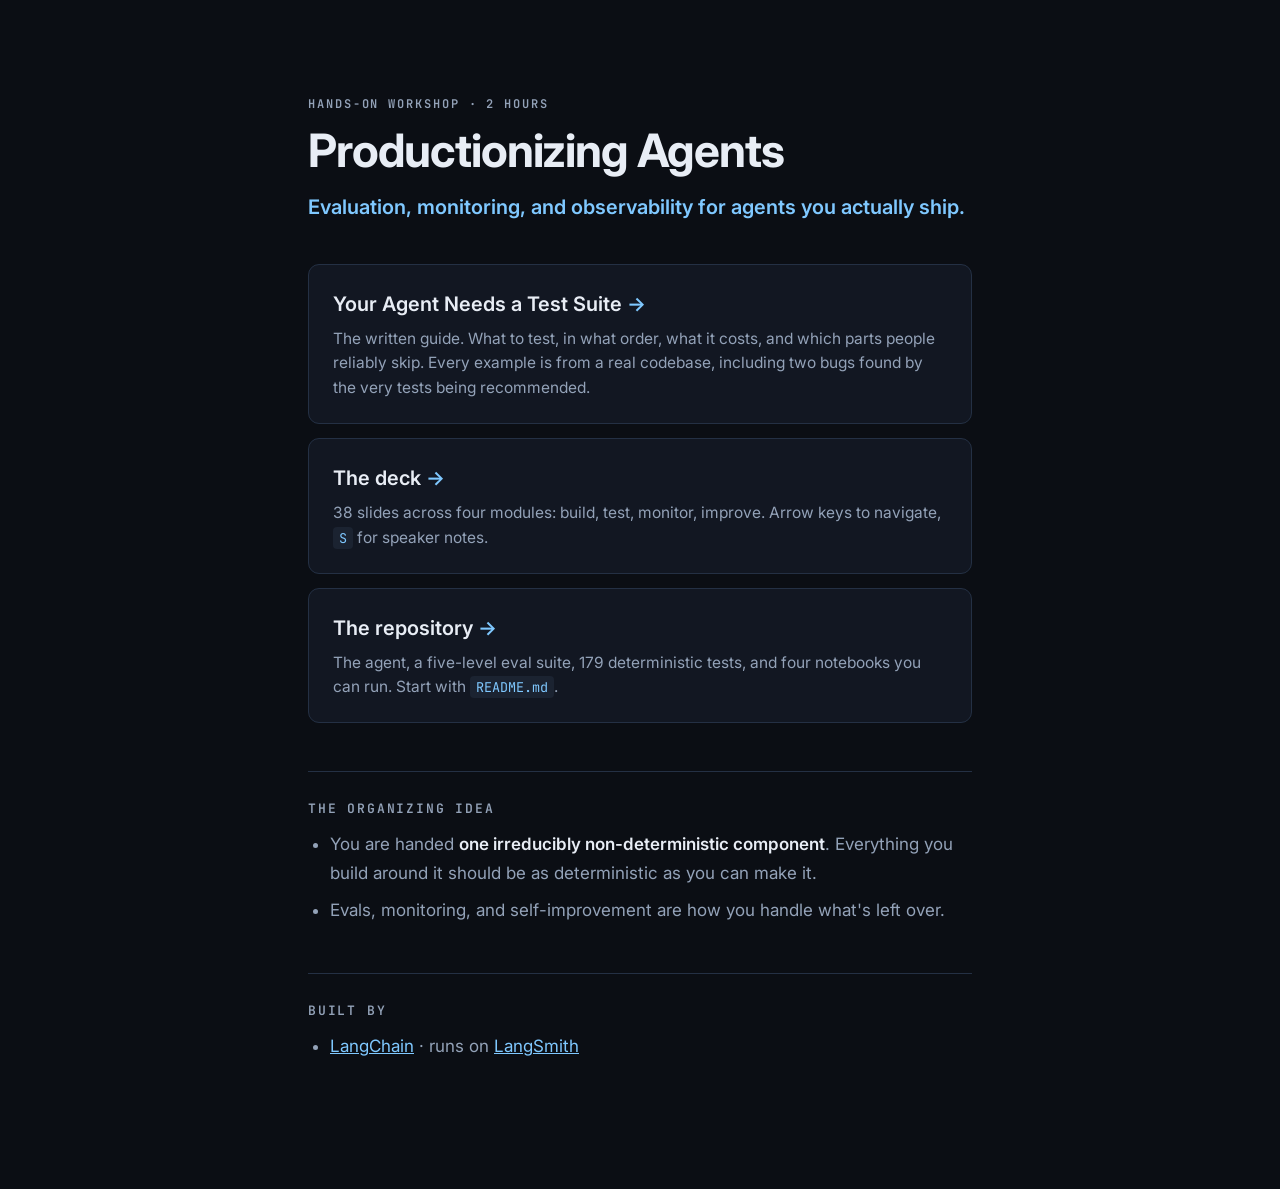
==== index.html @ 7dc80a2e "Productionizing Agents: a 2-hour workshop on agent evals, monitoring, and observability Four cumulat" ====
<!doctype html><html lang="en"><head><meta charset="utf-8">
<meta name="viewport" content="width=device-width,initial-scale=1">
<title>Productionizing Agents</title>
<meta name="description" content="A hands-on workshop on evaluation, monitoring, and observability for agents you actually ship.">
<style>
@import url('https://fonts.googleapis.com/css2?family=Inter:wght@400;600;700&family=JetBrains+Mono:wght@400;600&display=swap');
:root{--bg:#0b0e14;--panel:#121722;--line:#243044;--tx:#e8edf5;--dim:#93a2b8;--acc:#7FC8FF;}
*{box-sizing:border-box}
body{margin:0;background:var(--bg);color:var(--tx);
     font:17px/1.7 Inter,-apple-system,sans-serif;-webkit-font-smoothing:antialiased}
.wrap{max-width:720px;margin:0 auto;padding:96px 28px 120px}
p.eyebrow{font:600 12px JetBrains Mono,monospace;letter-spacing:.16em;
          text-transform:uppercase;color:var(--dim);margin:0 0 14px}
h1{font-size:46px;line-height:1.08;letter-spacing:-.025em;margin:0 0 14px;font-weight:700}
.sub{color:var(--acc);font-size:20px;font-weight:600;margin:0 0 40px}
.card{display:block;text-decoration:none;color:inherit;background:var(--panel);
      border:1px solid var(--line);border-radius:11px;padding:22px 24px;margin:14px 0;
      transition:border-color .14s,transform .14s}
.card:hover{border-color:var(--acc);transform:translateY(-2px)}
.card h2{margin:0 0 6px;font-size:20px;font-weight:600}
.card h2 span{color:var(--acc)}
.card p{margin:0;color:var(--dim);font-size:15.5px;line-height:1.6}
h3{font-size:13px;font-family:JetBrains Mono,monospace;letter-spacing:.14em;
   text-transform:uppercase;color:var(--dim);font-weight:600;
   margin:48px 0 10px;padding-top:26px;border-top:1px solid var(--line)}
ul{padding-left:22px;margin:0}li{margin:8px 0;color:var(--dim)}
li strong{color:var(--tx);font-weight:600}
a.plain{color:var(--acc)}
code{font:.87em JetBrains Mono,monospace;background:#1b2331;color:var(--acc);
     padding:2px 6px;border-radius:4px}
</style></head><body><div class="wrap">

<p class="eyebrow">Hands-on workshop &middot; 2 hours</p>
<h1>Productionizing Agents</h1>
<p class="sub">Evaluation, monitoring, and observability for agents you actually ship.</p>

<a class="card" href="docs/writing-agent-evals.html">
  <h2>Your Agent Needs a Test Suite <span>&rarr;</span></h2>
  <p>The written guide. What to test, in what order, what it costs, and which parts
     people reliably skip. Every example is from a real codebase, including two bugs
     found by the very tests being recommended.</p>
</a>

<a class="card" href="slides/index.html">
  <h2>The deck <span>&rarr;</span></h2>
  <p>38 slides across four modules: build, test, monitor, improve.
     Arrow keys to navigate, <code>S</code> for speaker notes.</p>
</a>

<a class="card" href="https://github.com/langchain-samples/productionizing-agents">
  <h2>The repository <span>&rarr;</span></h2>
  <p>The agent, a five-level eval suite, 179 deterministic tests, and four notebooks
     you can run. Start with <code>README.md</code>.</p>
</a>

<h3>The organizing idea</h3>
<ul>
  <li>You are handed <strong>one irreducibly non-deterministic component</strong>. Everything
      you build around it should be as deterministic as you can make it.</li>
  <li>Evals, monitoring, and self-improvement are how you handle what's left over.</li>
</ul>

<h3>Built by</h3>
<ul>
  <li><a class="plain" href="https://www.langchain.com/">LangChain</a> &middot;
      runs on <a class="plain" href="https://smith.langchain.com/">LangSmith</a></li>
</ul>

</div></body></html>
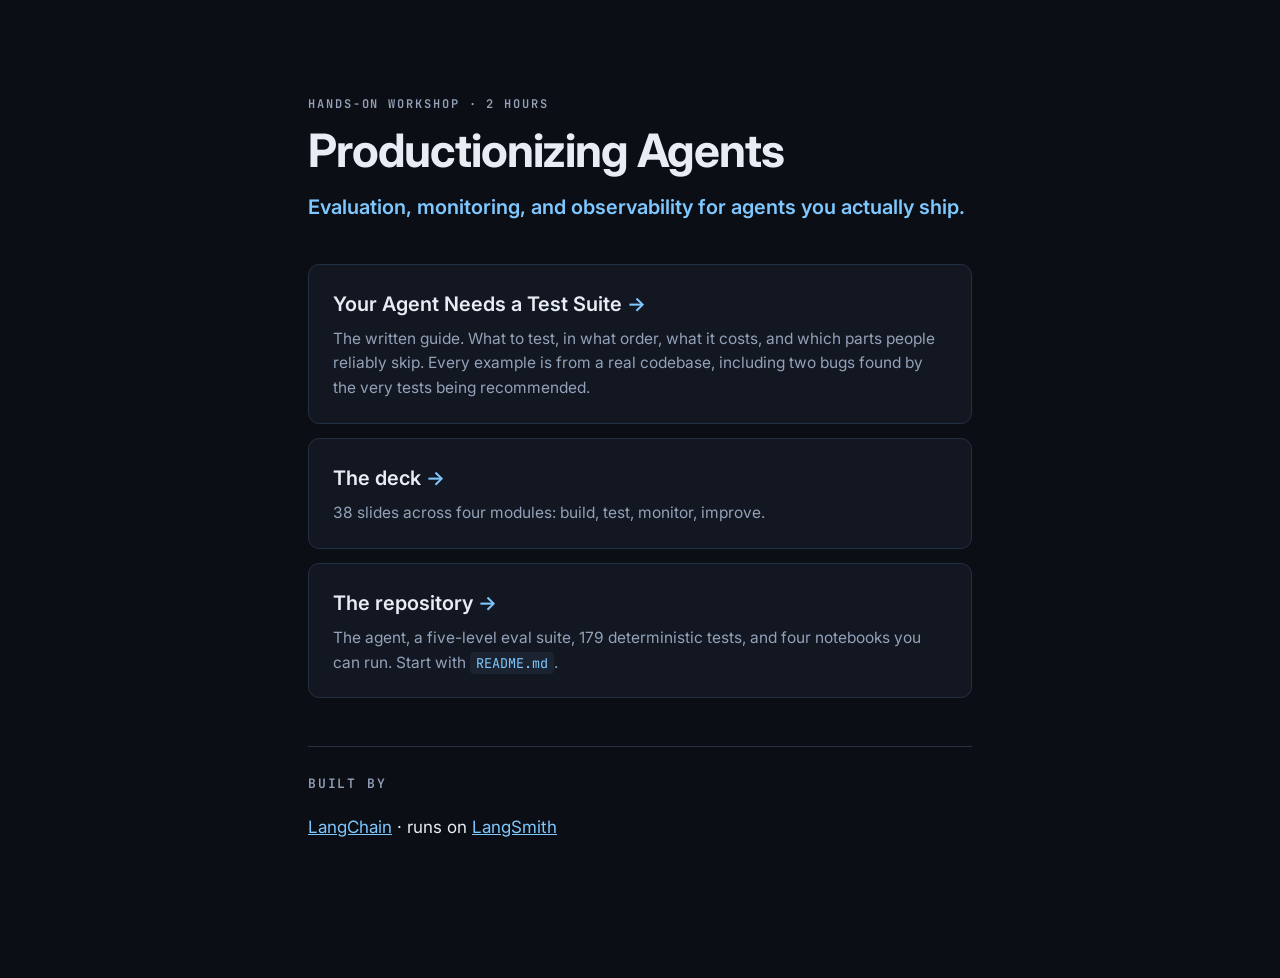
==== commit 65739a87: "Landing: drop the organizing-idea block and the deck keyboard hint Co-Authored-By: Claude Opus 5 (1M" ====
--- a/index.html
+++ b/index.html
@@ -43,8 +43,7 @@
 
 <a class="card" href="slides/index.html">
   <h2>The deck <span>&rarr;</span></h2>
-  <p>38 slides across four modules: build, test, monitor, improve.
-     Arrow keys to navigate, <code>S</code> for speaker notes.</p>
+  <p>38 slides across four modules: build, test, monitor, improve.</p>
 </a>
 
 <a class="card" href="https://github.com/langchain-samples/productionizing-agents">
@@ -53,17 +52,8 @@
      you can run. Start with <code>README.md</code>.</p>
 </a>
 
-<h3>The organizing idea</h3>
-<ul>
-  <li>You are handed <strong>one irreducibly non-deterministic component</strong>. Everything
-      you build around it should be as deterministic as you can make it.</li>
-  <li>Evals, monitoring, and self-improvement are how you handle what's left over.</li>
-</ul>
-
 <h3>Built by</h3>
-<ul>
-  <li><a class="plain" href="https://www.langchain.com/">LangChain</a> &middot;
-      runs on <a class="plain" href="https://smith.langchain.com/">LangSmith</a></li>
-</ul>
+<p><a class="plain" href="https://www.langchain.com/">LangChain</a> &middot;
+   runs on <a class="plain" href="https://smith.langchain.com/">LangSmith</a></p>
 
 </div></body></html>
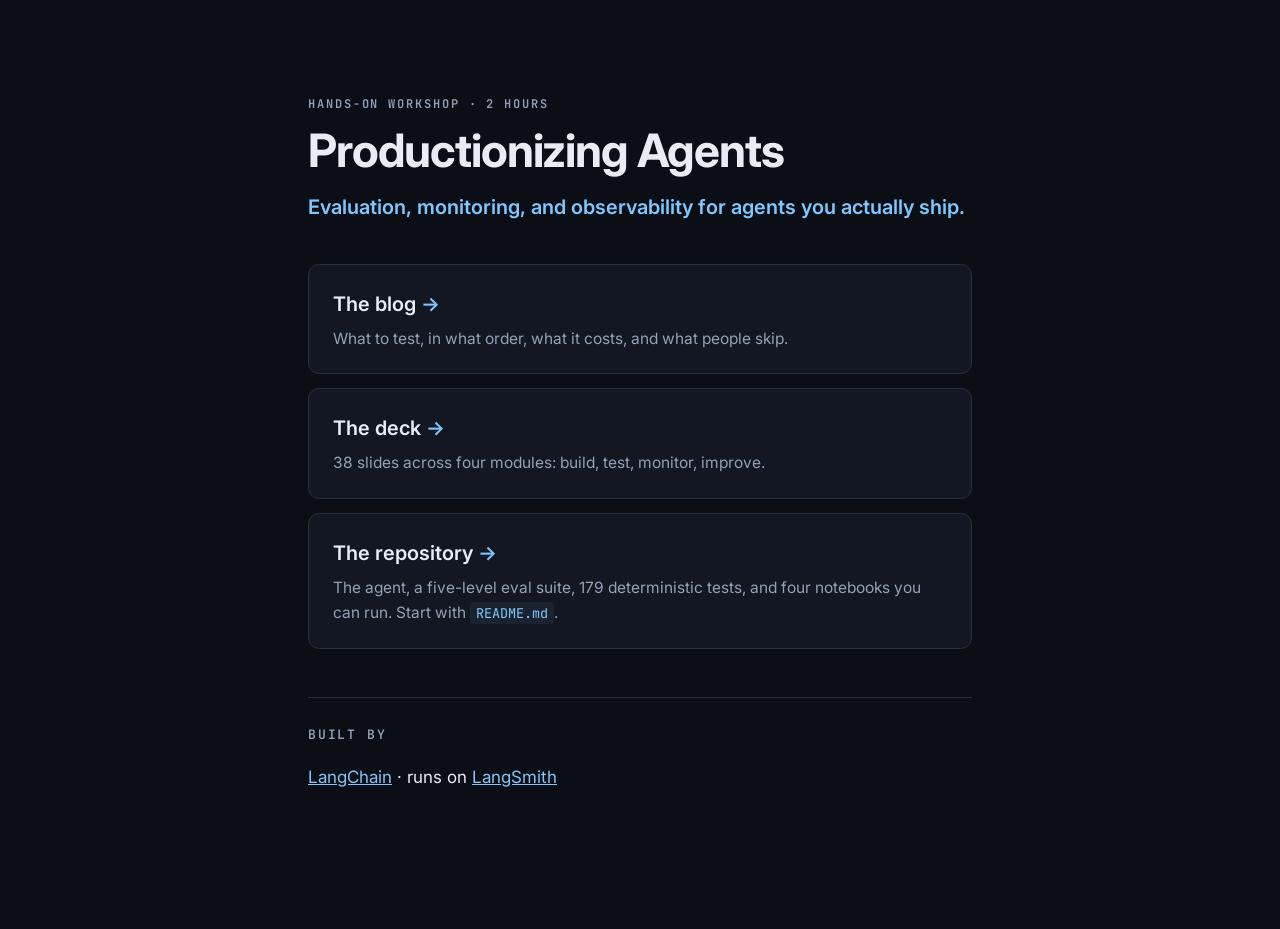
==== commit ddbde8ab: "Landing page: "The blog", with a one-line summary Matches the sibling cards ("The deck", "The reposi" ====
--- a/index.html
+++ b/index.html
@@ -35,10 +35,8 @@
 <p class="sub">Evaluation, monitoring, and observability for agents you actually ship.</p>
 
 <a class="card" href="docs/writing-agent-evals.html">
-  <h2>Your Agent Needs a Test Suite <span>&rarr;</span></h2>
-  <p>The written guide. What to test, in what order, what it costs, and which parts
-     people reliably skip. Every example is from a real codebase, including two bugs
-     found by the very tests being recommended.</p>
+  <h2>The blog <span>&rarr;</span></h2>
+  <p>What to test, in what order, what it costs, and what people skip.</p>
 </a>
 
 <a class="card" href="slides/index.html">
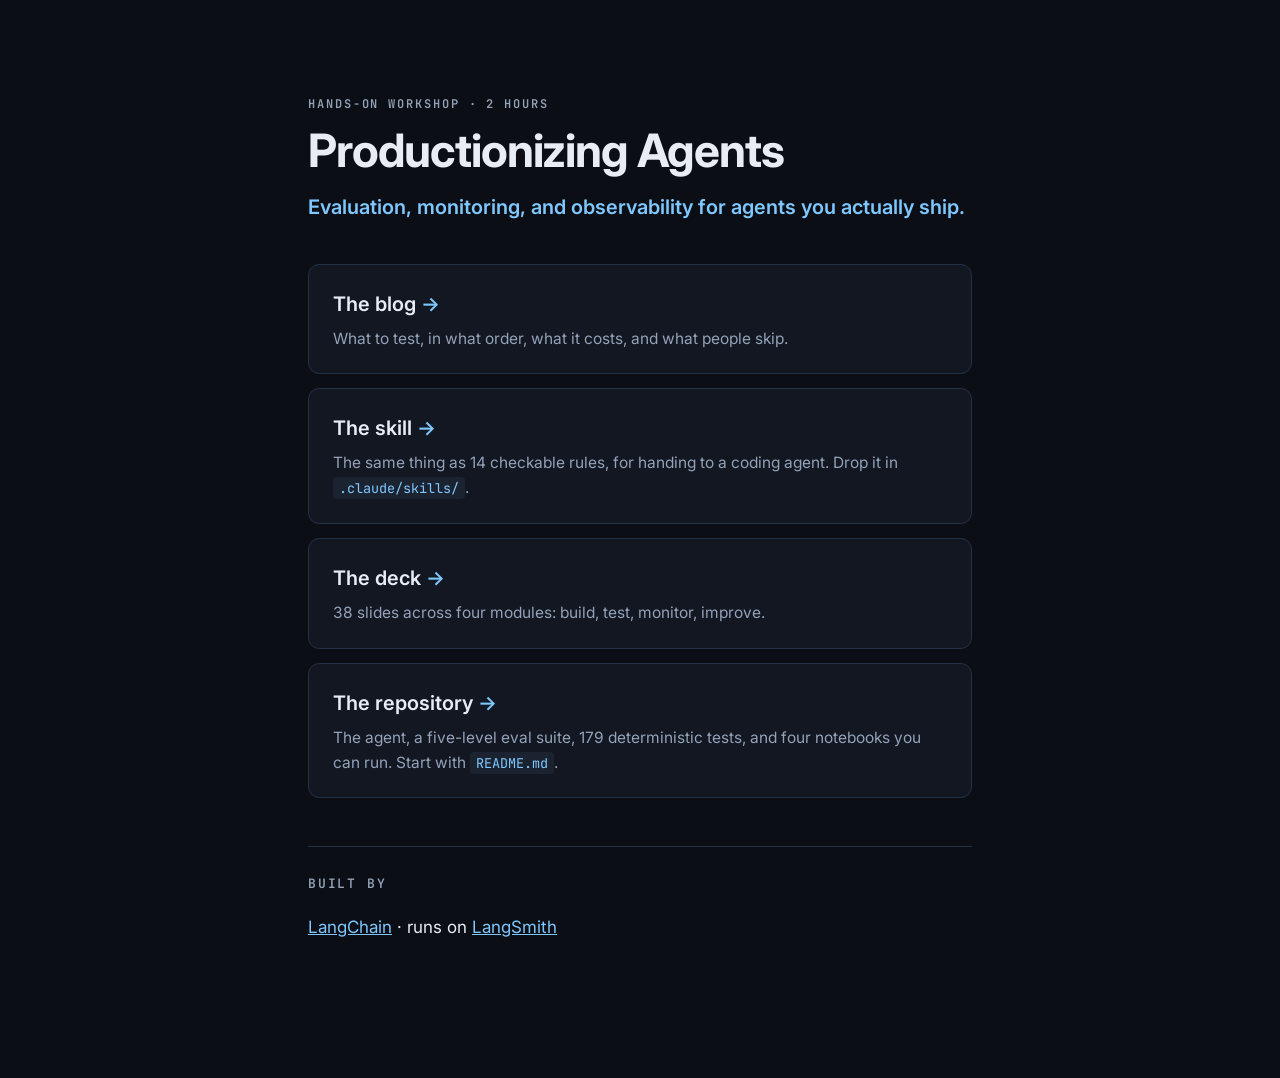
==== commit 6539d533: "Landing page: add a card for the skill Sits under the blog, since it is the same content compressed." ====
--- a/index.html
+++ b/index.html
@@ -39,6 +39,12 @@
   <p>What to test, in what order, what it costs, and what people skip.</p>
 </a>
 
+<a class="card" href="https://github.com/langchain-samples/productionizing-agents/blob/main/skills/writing-agent-evals/SKILL.md">
+  <h2>The skill <span>&rarr;</span></h2>
+  <p>The same thing as 14 checkable rules, for handing to a coding agent. Drop it in
+     <code>.claude/skills/</code>.</p>
+</a>
+
 <a class="card" href="slides/index.html">
   <h2>The deck <span>&rarr;</span></h2>
   <p>38 slides across four modules: build, test, monitor, improve.</p>
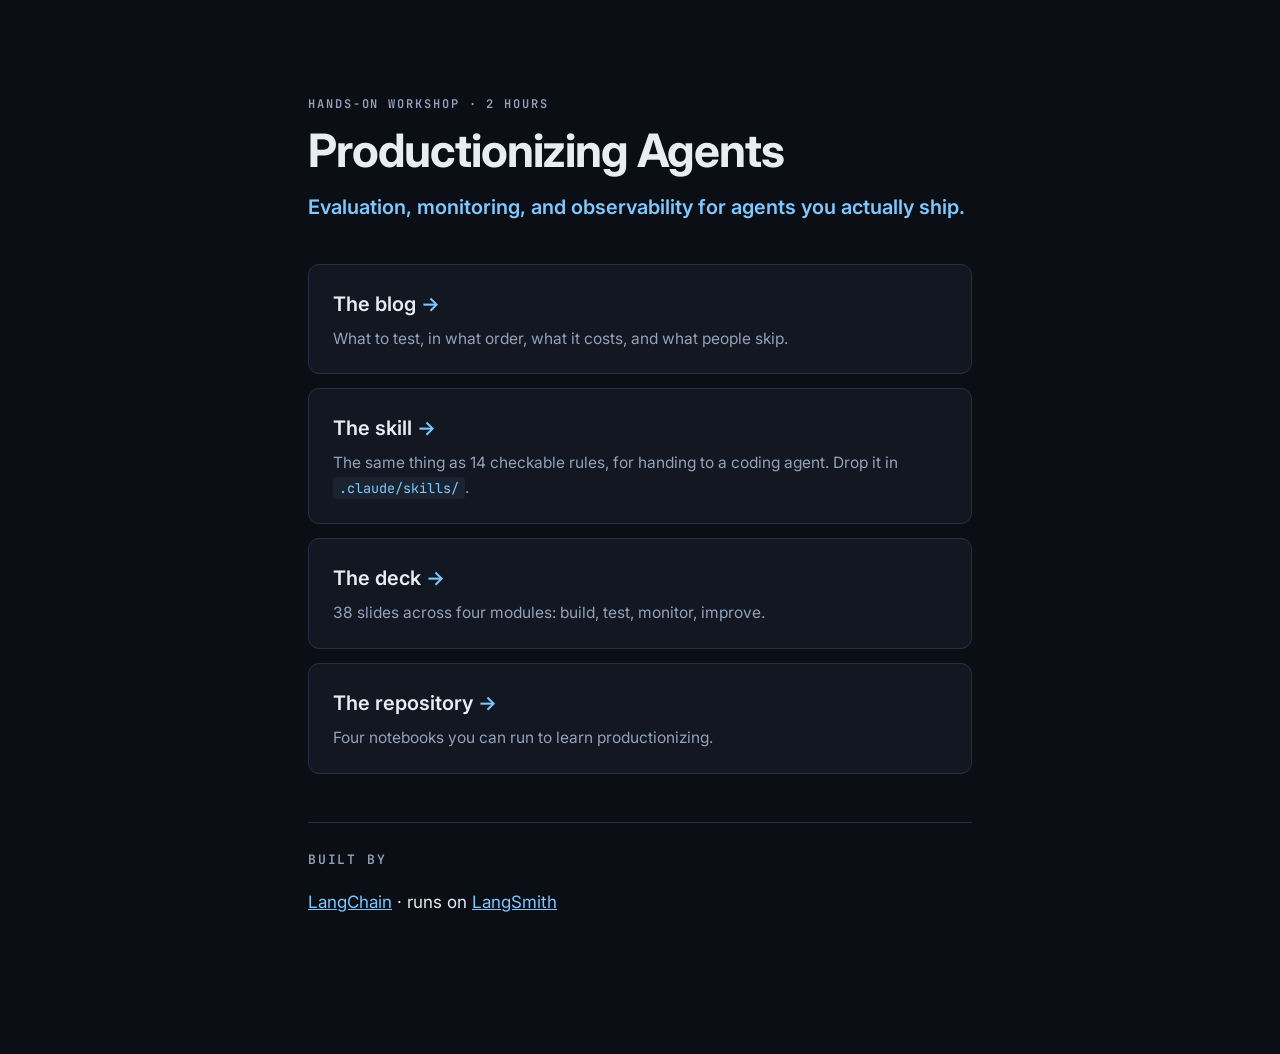
==== commit b3f20254: "Landing page: shorten the repository card Co-Authored-By: Claude Opus 5 (1M context) <noreply@anthro" ====
--- a/index.html
+++ b/index.html
@@ -52,8 +52,7 @@
 
 <a class="card" href="https://github.com/langchain-samples/productionizing-agents">
   <h2>The repository <span>&rarr;</span></h2>
-  <p>The agent, a five-level eval suite, 179 deterministic tests, and four notebooks
-     you can run. Start with <code>README.md</code>.</p>
+  <p>Four notebooks you can run to learn productionizing.</p>
 </a>
 
 <h3>Built by</h3>
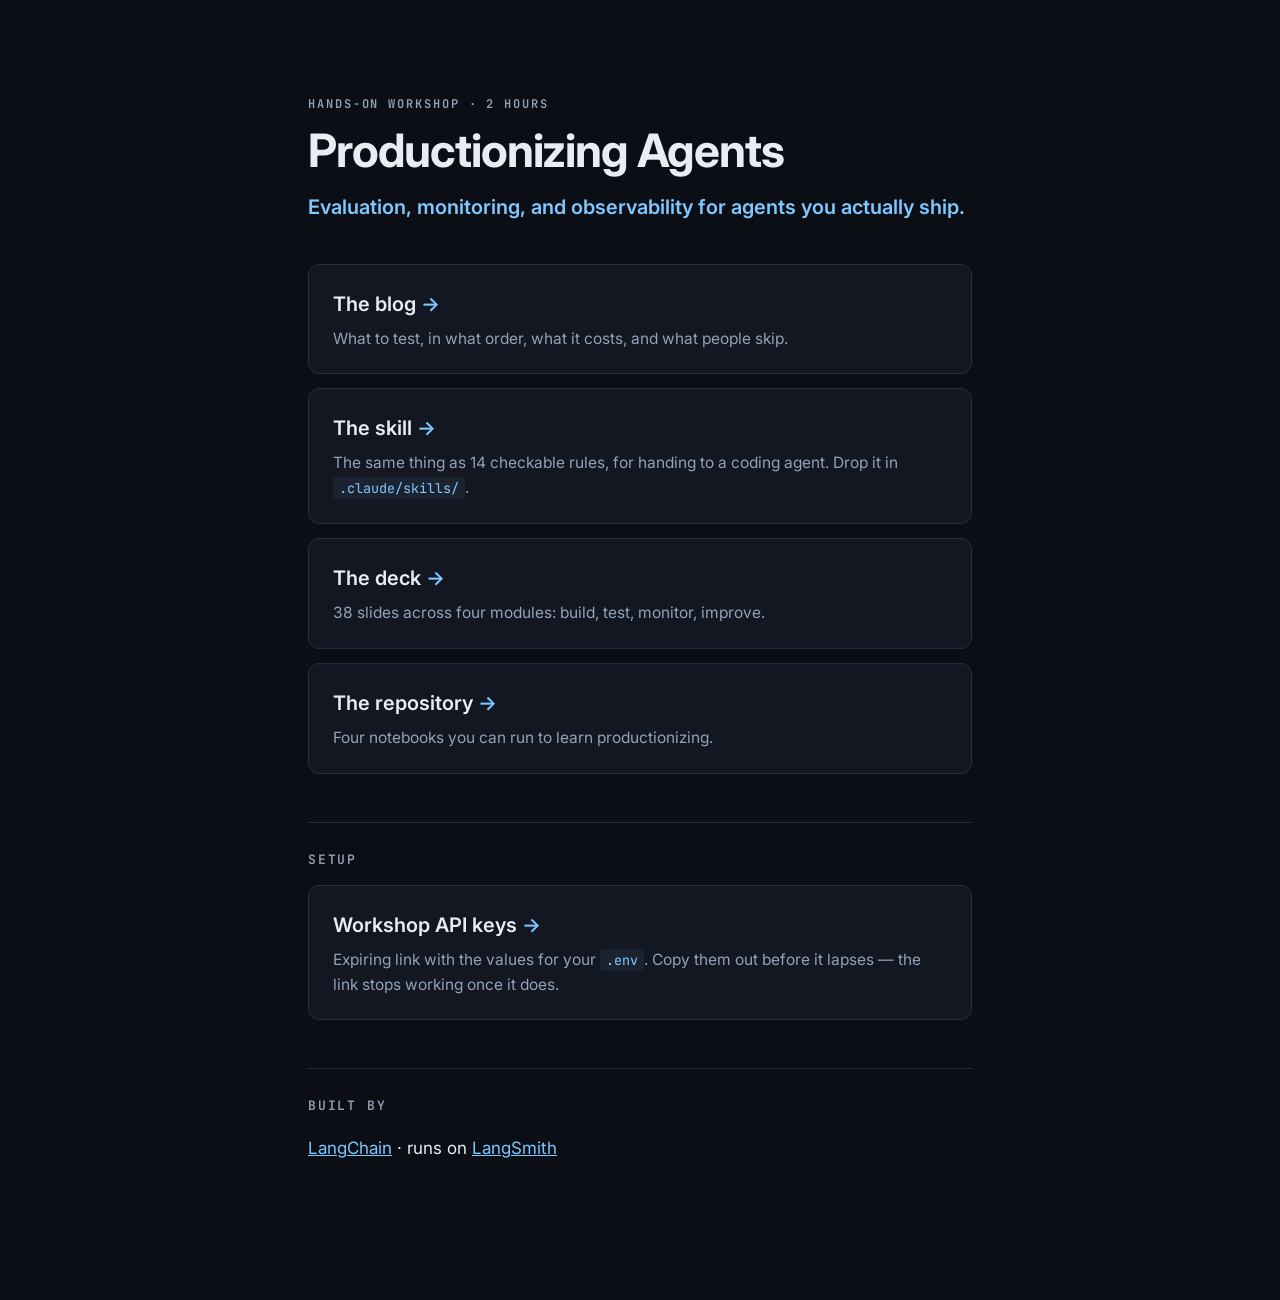
==== commit fc5e00a2: "Add workshop API keys link to the landing page Adds a Setup card linking to an expiring PrivateBin p" ====
--- a/index.html
+++ b/index.html
@@ -55,6 +55,14 @@
   <p>Four notebooks you can run to learn productionizing.</p>
 </a>
 
+<h3>Setup</h3>
+
+<a class="card" href="https://privatebin.net/?926fc4184c199bd4#5aVwQhZUF96usVngamWX2eHZmzSij1YthzHpHhdFScJf">
+  <h2>Workshop API keys <span>&rarr;</span></h2>
+  <p>Expiring link with the values for your <code>.env</code>. Copy them out before it lapses &mdash;
+     the link stops working once it does.</p>
+</a>
+
 <h3>Built by</h3>
 <p><a class="plain" href="https://www.langchain.com/">LangChain</a> &middot;
    runs on <a class="plain" href="https://smith.langchain.com/">LangSmith</a></p>
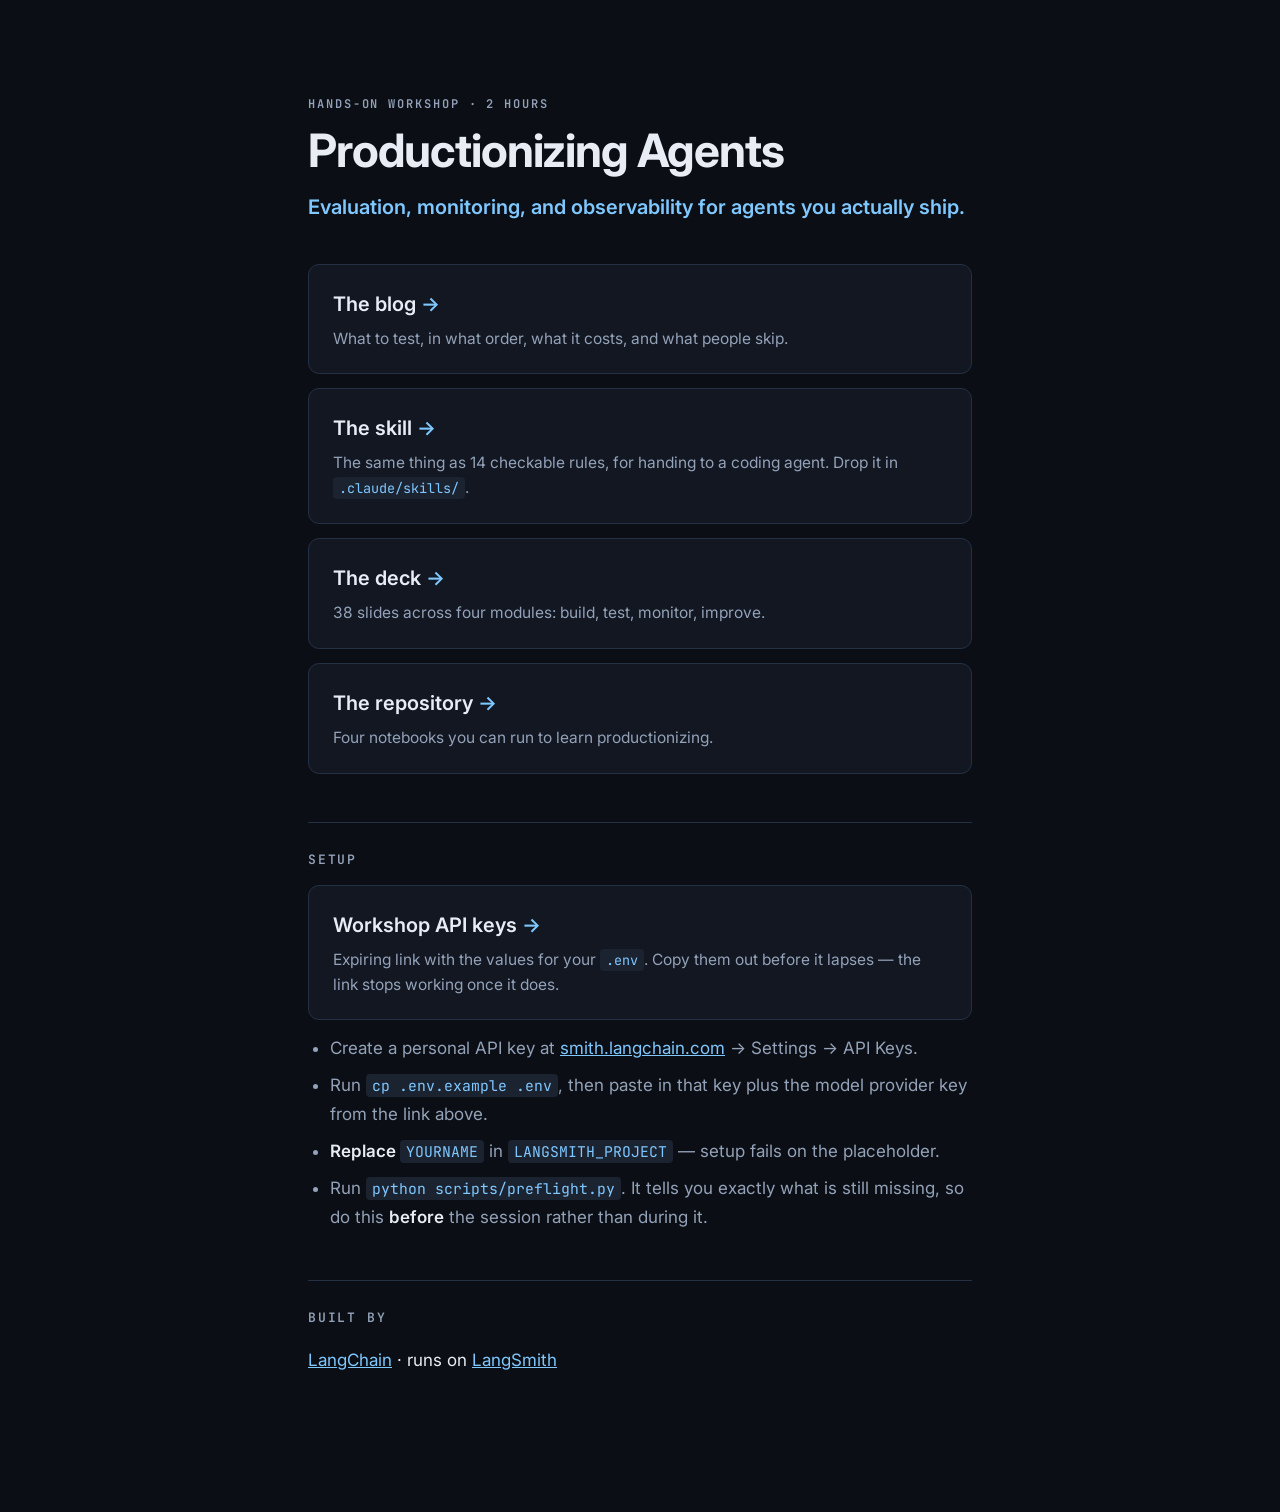
==== commit ae7c09d4: "Add setup steps to the landing page Four steps under the Setup card: mint a LangSmith key, copy .env" ====
--- a/index.html
+++ b/index.html
@@ -63,6 +63,17 @@
      the link stops working once it does.</p>
 </a>
 
+<ul>
+  <li>Create a personal API key at <a class="plain" href="https://smith.langchain.com/">smith.langchain.com</a>
+      &rarr; Settings &rarr; API Keys.</li>
+  <li>Run <code>cp .env.example .env</code>, then paste in that key plus the model provider key
+      from the link above.</li>
+  <li><strong>Replace <code>YOURNAME</code></strong> in <code>LANGSMITH_PROJECT</code> &mdash; setup
+      fails on the placeholder.</li>
+  <li>Run <code>python scripts/preflight.py</code>. It tells you exactly what is still missing,
+      so do this <strong>before</strong> the session rather than during it.</li>
+</ul>
+
 <h3>Built by</h3>
 <p><a class="plain" href="https://www.langchain.com/">LangChain</a> &middot;
    runs on <a class="plain" href="https://smith.langchain.com/">LangSmith</a></p>
